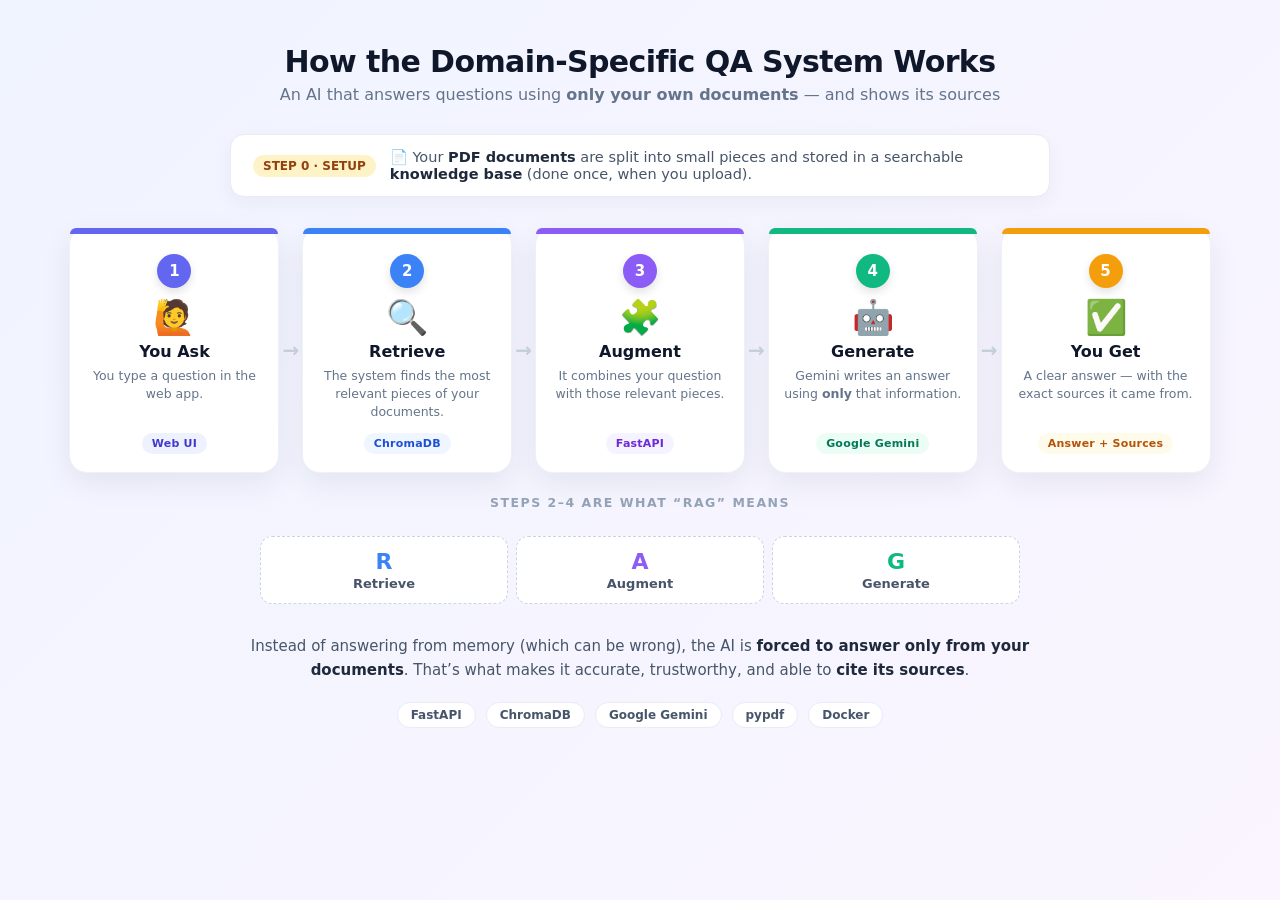
==== docs/architecture-presentation.html @ 6e616cad "docs: fix README setup/run instructions; move diagrams to docs/ Correct the run command (app.main:ap" ====
<!DOCTYPE html>
<html lang="en">
<head>
<meta charset="UTF-8">
<meta name="viewport" content="width=device-width, initial-scale=1.0">
<title>How the RAG QA System Works</title>
<style>
    *{box-sizing:border-box; margin:0; padding:0;}
    body{
        font-family:'Segoe UI',Inter,system-ui,sans-serif;
        background:linear-gradient(135deg,#f0f4ff 0%,#faf5ff 100%);
        color:#0f172a; padding:44px 28px; min-height:100vh;
    }
    .wrap{max-width:1160px; margin:0 auto;}

    /* header */
    .head{text-align:center; margin-bottom:30px;}
    .head h1{font-size:30px; font-weight:800; letter-spacing:-.02em;}
    .head p{color:#64748b; font-size:16px; margin-top:6px; font-weight:500;}

    /* setup banner */
    .setup{
        display:flex; align-items:center; gap:14px; justify-content:center;
        background:#fff; border:1px solid #e7ecf5; border-radius:14px;
        padding:14px 22px; margin:0 auto 30px; max-width:820px;
        box-shadow:0 6px 20px rgba(30,41,59,.05); font-size:14.5px; color:#475569;
    }
    .setup .tag{background:#fef3c7; color:#92400e; font-weight:700; font-size:12px;
        padding:4px 10px; border-radius:999px; white-space:nowrap;}
    .setup b{color:#1e293b;}

    /* flow */
    .flow{display:flex; align-items:stretch; justify-content:center; gap:2px; flex-wrap:nowrap;}
    .card{
        flex:1 1 0; min-width:0; max-width:210px; background:#fff; border-radius:18px;
        padding:20px 12px 18px; text-align:center; position:relative;
        border:1px solid #eef1f7; box-shadow:0 10px 30px rgba(30,41,59,.08);
        display:flex; flex-direction:column; align-items:center;
    }
    .card .accent{position:absolute; top:0; left:0; right:0; height:6px;
        border-radius:18px 18px 0 0;}
    .badge{
        width:34px; height:34px; border-radius:50%; color:#fff; font-weight:800;
        display:flex; align-items:center; justify-content:center; font-size:15px;
        margin-top:6px; box-shadow:0 4px 10px rgba(0,0,0,.12);
    }
    .icon{font-size:34px; margin:12px 0 8px; line-height:1;}
    .card h3{font-size:16px; font-weight:800; margin-bottom:6px;}
    .card p{font-size:12.5px; color:#64748b; line-height:1.45; flex-grow:1;}
    .pill{margin-top:12px; font-size:11px; font-weight:700; padding:4px 10px;
        border-radius:999px; letter-spacing:.02em; white-space:nowrap;}

    /* arrow */
    .arrow{display:flex; align-items:center; color:#cbd5e1; font-size:20px; font-weight:700; padding:0 1px;}

    /* RAG ribbon */
    .rag{display:flex; justify-content:center; gap:8px; margin:26px auto 0; max-width:760px;}
    .rag .step{flex:1; text-align:center; background:#fff; border:1px dashed #cbd5e1;
        border-radius:12px; padding:12px 8px;}
    .rag .letter{font-size:22px; font-weight:900;}
    .rag .word{font-size:13px; color:#475569; font-weight:600; margin-top:2px;}
    .rag-label{text-align:center; color:#94a3b8; font-size:12.5px; font-weight:700;
        text-transform:uppercase; letter-spacing:.12em; margin-top:22px;}

    /* footer summary */
    .summary{
        text-align:center; margin-top:30px; color:#475569; font-size:15px;
        line-height:1.6; max-width:800px; margin-left:auto; margin-right:auto;
    }
    .summary b{color:#1e293b;}
    .brandbar{display:flex; gap:10px; justify-content:center; margin-top:20px; flex-wrap:wrap;}
    .brandbar span{background:#fff; border:1px solid #e7ecf5; color:#475569;
        font-size:12px; font-weight:700; padding:5px 13px; border-radius:999px;}

    /* colors */
    .c1 .accent{background:#6366f1;} .c1 .badge{background:#6366f1;} .c1 .pill{background:#eef2ff;color:#4338ca;}
    .c2 .accent{background:#3b82f6;} .c2 .badge{background:#3b82f6;} .c2 .pill{background:#eff6ff;color:#1d4ed8;}
    .c3 .accent{background:#8b5cf6;} .c3 .badge{background:#8b5cf6;} .c3 .pill{background:#f5f3ff;color:#6d28d9;}
    .c4 .accent{background:#10b981;} .c4 .badge{background:#10b981;} .c4 .pill{background:#ecfdf5;color:#047857;}
    .c5 .accent{background:#f59e0b;} .c5 .badge{background:#f59e0b;} .c5 .pill{background:#fffbeb;color:#b45309;}
    .l2{color:#3b82f6;} .l3{color:#8b5cf6;} .l4{color:#10b981;}
</style>
</head>
<body>
<div class="wrap">

    <div class="head">
        <h1>How the Domain-Specific QA System Works</h1>
        <p>An AI that answers questions using <b>only your own documents</b> — and shows its sources</p>
    </div>

    <div class="setup">
        <span class="tag">STEP 0 · SETUP</span>
        <div>📄 Your <b>PDF documents</b> are split into small pieces and stored in a
        searchable <b>knowledge base</b> (done once, when you upload).</div>
    </div>

    <div class="flow">

        <div class="card c1">
            <div class="accent"></div>
            <div class="badge">1</div>
            <div class="icon">🙋</div>
            <h3>You Ask</h3>
            <p>You type a question in the web app.</p>
            <span class="pill">Web UI</span>
        </div>

        <div class="arrow">→</div>

        <div class="card c2">
            <div class="accent"></div>
            <div class="badge">2</div>
            <div class="icon">🔍</div>
            <h3>Retrieve</h3>
            <p>The system finds the most relevant pieces of your documents.</p>
            <span class="pill">ChromaDB</span>
        </div>

        <div class="arrow">→</div>

        <div class="card c3">
            <div class="accent"></div>
            <div class="badge">3</div>
            <div class="icon">🧩</div>
            <h3>Augment</h3>
            <p>It combines your question with those relevant pieces.</p>
            <span class="pill">FastAPI</span>
        </div>

        <div class="arrow">→</div>

        <div class="card c4">
            <div class="accent"></div>
            <div class="badge">4</div>
            <div class="icon">🤖</div>
            <h3>Generate</h3>
            <p>Gemini writes an answer using <b>only</b> that information.</p>
            <span class="pill">Google Gemini</span>
        </div>

        <div class="arrow">→</div>

        <div class="card c5">
            <div class="accent"></div>
            <div class="badge">5</div>
            <div class="icon">✅</div>
            <h3>You Get</h3>
            <p>A clear answer — with the exact sources it came from.</p>
            <span class="pill">Answer + Sources</span>
        </div>

    </div>

    <div class="rag-label">Steps 2–4 are what “RAG” means</div>
    <div class="rag">
        <div class="step"><div class="letter l2">R</div><div class="word">Retrieve</div></div>
        <div class="step"><div class="letter l3">A</div><div class="word">Augment</div></div>
        <div class="step"><div class="letter l4">G</div><div class="word">Generate</div></div>
    </div>

    <p class="summary">
        Instead of answering from memory (which can be wrong), the AI is <b>forced to answer only from
        your documents</b>. That’s what makes it accurate, trustworthy, and able to <b>cite its sources</b>.
    </p>

    <div class="brandbar">
        <span>FastAPI</span><span>ChromaDB</span><span>Google Gemini</span><span>pypdf</span><span>Docker</span>
    </div>

</div>
</body>
</html>
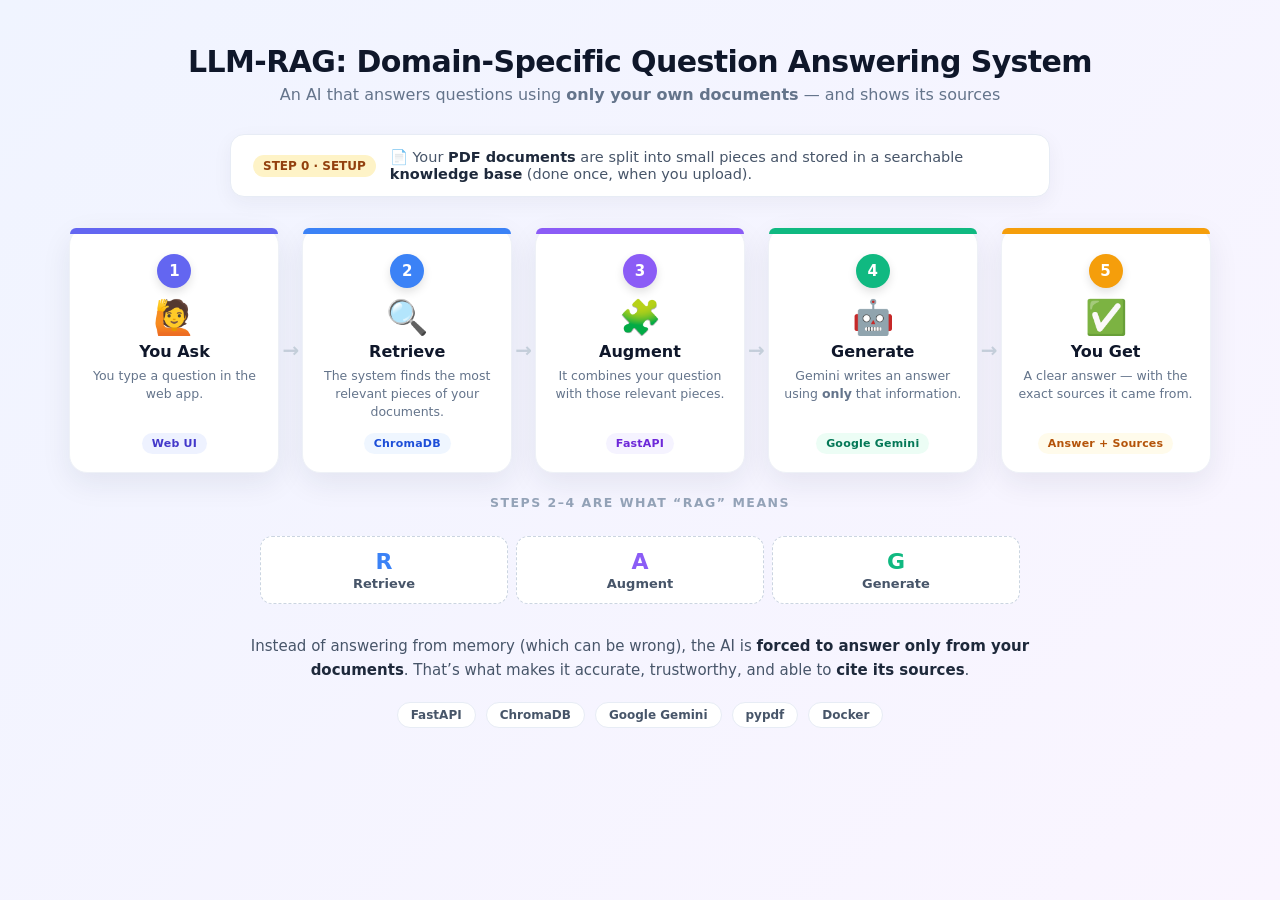
==== commit 48319551: "Initial commit: LLM-RAG project" ====
--- a/docs/architecture-presentation.html
+++ b/docs/architecture-presentation.html
@@ -3,7 +3,7 @@
 <head>
 <meta charset="UTF-8">
 <meta name="viewport" content="width=device-width, initial-scale=1.0">
-<title>How the RAG QA System Works</title>
+<title>LLM-RAG: Domain-Specific Question Answering System</title>
 <style>
     *{box-sizing:border-box; margin:0; padding:0;}
     body{
@@ -85,7 +85,7 @@
 <div class="wrap">
 
     <div class="head">
-        <h1>How the Domain-Specific QA System Works</h1>
+        <h1>LLM-RAG: Domain-Specific Question Answering System</h1>
         <p>An AI that answers questions using <b>only your own documents</b> — and shows its sources</p>
     </div>
 
